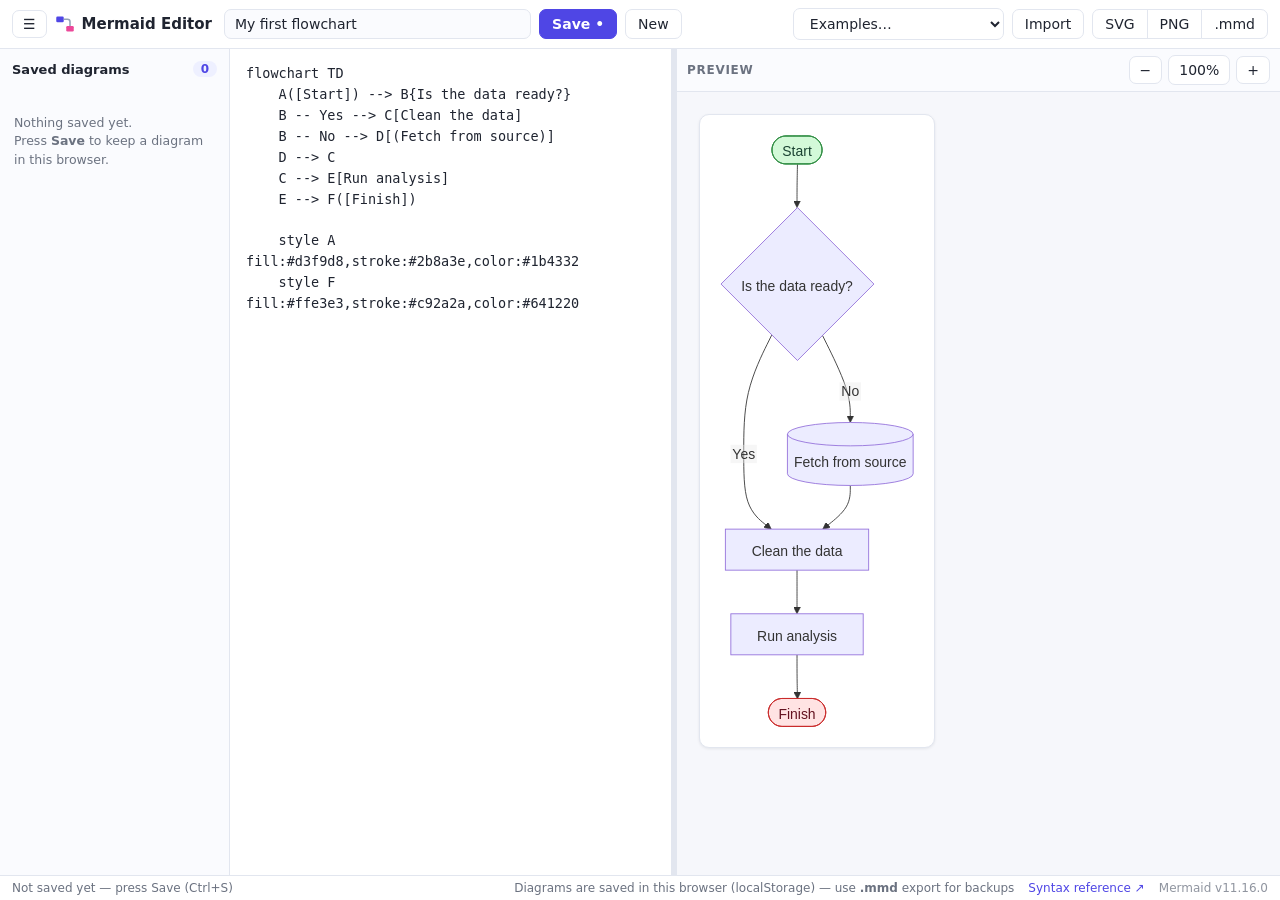
==== mermaid-editor/index.html @ 227a3159 "Add offline Mermaid flowchart editor web app A free, self-contained alternative to the paid Mermaid " ====
<!DOCTYPE html>
<html lang="en">
<head>
<meta charset="utf-8">
<meta name="viewport" content="width=device-width, initial-scale=1">
<title>Mermaid Flowchart Editor</title>
<link rel="icon" href="data:image/svg+xml,%3Csvg xmlns='http://www.w3.org/2000/svg' viewBox='0 0 32 32'%3E%3Crect x='2' y='4' width='12' height='9' rx='2' fill='%234f46e5'/%3E%3Crect x='18' y='19' width='12' height='9' rx='2' fill='%23ec4899'/%3E%3Cpath d='M14 8.5h6a4 4 0 0 1 4 4v6.5' stroke='%2394a3b8' stroke-width='2.5' fill='none'/%3E%3C/svg%3E">
<link rel="stylesheet" href="styles.css">
</head>
<body>

<header class="topbar">
  <button id="btn-sidebar" class="icon-btn" title="Show / hide saved diagrams">☰</button>
  <div class="brand" title="Mermaid Flowchart Editor">
    <svg viewBox="0 0 32 32" width="20" height="20" aria-hidden="true"><rect x="2" y="4" width="12" height="9" rx="2" fill="#4f46e5"/><rect x="18" y="19" width="12" height="9" rx="2" fill="#ec4899"/><path d="M14 8.5h6a4 4 0 0 1 4 4v6.5" stroke="#94a3b8" stroke-width="2.5" fill="none"/></svg>
    <span>Mermaid&nbsp;Editor</span>
  </div>
  <input id="diagram-name" type="text" placeholder="Untitled diagram" autocomplete="off" spellcheck="false">
  <button id="btn-save" class="primary" title="Save to this browser (Ctrl+S)">Save</button>
  <button id="btn-new" title="Start a new diagram">New</button>
  <span class="flex-spacer"></span>
  <select id="examples" title="Insert an example">
    <option value="" selected disabled>Examples…</option>
  </select>
  <button id="btn-import" title="Open a .mmd text file">Import</button>
  <input id="file-input" type="file" accept=".mmd,.mermaid,.txt" hidden>
  <span class="btn-group" role="group" aria-label="Export">
    <button id="btn-export-svg" title="Download as SVG image">SVG</button>
    <button id="btn-export-png" title="Download as PNG image (2× resolution)">PNG</button>
    <button id="btn-export-mmd" title="Download the Mermaid source as a .mmd file">.mmd</button>
  </span>
</header>

<div class="layout">
  <aside id="sidebar">
    <div class="sidebar-head">
      <span>Saved diagrams</span>
      <span id="saved-count" class="count-badge">0</span>
    </div>
    <ul id="saved-list"></ul>
    <p id="sidebar-empty" class="sidebar-empty">Nothing saved yet.<br>Press <strong>Save</strong> to keep a diagram in this browser.</p>
  </aside>

  <main class="split">
    <section class="editor-pane" id="editor-pane">
      <textarea id="code" spellcheck="false" autocomplete="off" autocapitalize="off"
        placeholder="Type Mermaid code here, e.g.&#10;&#10;flowchart TD&#10;    A[Start] --> B{Decision}&#10;    B -- Yes --> C[Do it]&#10;    B -- No  --> D[Skip]"></textarea>
    </section>

    <div class="divider" id="divider" title="Drag to resize"></div>

    <section class="preview-pane">
      <div class="preview-toolbar">
        <span class="preview-label">Preview</span>
        <span class="flex-spacer"></span>
        <button id="btn-zoom-out" class="icon-btn" title="Zoom out">−</button>
        <button id="btn-zoom-reset" class="zoom-reset" title="Reset zoom">100%</button>
        <button id="btn-zoom-in" class="icon-btn" title="Zoom in">+</button>
      </div>
      <div id="error-bar" hidden></div>
      <div id="preview-scroll">
        <div id="preview"></div>
      </div>
    </section>
  </main>
</div>

<footer class="statusbar">
  <span id="save-status">Not saved yet</span>
  <span class="flex-spacer"></span>
  <span class="statusbar-note">Diagrams are saved in this browser (localStorage) — use <strong>.mmd</strong> export for backups</span>
  <a href="https://mermaid.js.org/syntax/flowchart.html" target="_blank" rel="noopener">Syntax reference ↗</a>
  <span class="dim">Mermaid v11.16.0</span>
</footer>

<script src="vendor/mermaid.min.js"></script>
<script src="app.js"></script>
</body>
</html>
---- mermaid-editor/styles.css ----
/* ---------- theme ---------- */
:root {
  --bg: #f6f7fb;
  --panel: #ffffff;
  --panel-alt: #fafbfe;
  --border: #e2e6ef;
  --text: #1f2430;
  --text-dim: #6b7280;
  --accent: #4f46e5;
  --accent-soft: #eef0ff;
  --danger: #c92a2a;
  --error-bg: #fff0f0;
  --error-border: #ffc9c9;
  --shadow: 0 1px 3px rgba(15, 23, 42, 0.08);
  color-scheme: light;
}

@media (prefers-color-scheme: dark) {
  :root {
    --bg: #14161d;
    --panel: #1d2027;
    --panel-alt: #191c23;
    --border: #2e323d;
    --text: #e6e8ee;
    --text-dim: #9aa1af;
    --accent: #818cf8;
    --accent-soft: #262a44;
    --danger: #ff8787;
    --error-bg: #2c1c1e;
    --error-border: #5c2a2e;
    --shadow: 0 1px 3px rgba(0, 0, 0, 0.4);
    color-scheme: dark;
  }
}

* { box-sizing: border-box; }

html, body {
  height: 100%;
  margin: 0;
}

body {
  display: flex;
  flex-direction: column;
  font-family: ui-sans-serif, system-ui, -apple-system, "Segoe UI", Roboto, Arial, sans-serif;
  font-size: 14px;
  color: var(--text);
  background: var(--bg);
}

/* ---------- top bar ---------- */
.topbar {
  display: flex;
  align-items: center;
  gap: 8px;
  padding: 8px 12px;
  background: var(--panel);
  border-bottom: 1px solid var(--border);
  flex-wrap: wrap;
}

.brand {
  display: flex;
  align-items: center;
  gap: 7px;
  font-weight: 650;
  font-size: 15px;
  margin-right: 4px;
  user-select: none;
  white-space: nowrap;
}

.flex-spacer { flex: 1; }

button, select {
  font: inherit;
  color: var(--text);
  background: var(--panel);
  border: 1px solid var(--border);
  border-radius: 7px;
  padding: 6px 12px;
  cursor: pointer;
}

button:hover, select:hover { border-color: var(--accent); }

button:active { transform: translateY(1px); }

button.primary {
  background: var(--accent);
  border-color: var(--accent);
  color: #fff;
  font-weight: 600;
}

button.primary:hover { filter: brightness(1.08); }

button.primary.dirty::after {
  content: " •";
  font-weight: 900;
}

.icon-btn {
  padding: 6px 10px;
  line-height: 1;
}

.btn-group {
  display: inline-flex;
}

.btn-group button {
  border-radius: 0;
  margin-left: -1px;
}

.btn-group button:first-child { border-radius: 7px 0 0 7px; margin-left: 0; }
.btn-group button:last-child { border-radius: 0 7px 7px 0; }

#diagram-name {
  font: inherit;
  color: var(--text);
  background: var(--panel-alt);
  border: 1px solid var(--border);
  border-radius: 7px;
  padding: 6px 10px;
  width: clamp(140px, 24vw, 320px);
}

#diagram-name:focus {
  outline: 2px solid var(--accent);
  outline-offset: -1px;
}

/* ---------- layout ---------- */
.layout {
  flex: 1;
  display: flex;
  min-height: 0;
}

/* ---------- sidebar ---------- */
#sidebar {
  width: 230px;
  flex: 0 0 auto;
  display: flex;
  flex-direction: column;
  background: var(--panel-alt);
  border-right: 1px solid var(--border);
  overflow-y: auto;
}

#sidebar.hidden { display: none; }

.sidebar-head {
  display: flex;
  align-items: center;
  justify-content: space-between;
  padding: 12px 12px 8px;
  font-weight: 650;
  font-size: 13px;
}

.count-badge {
  background: var(--accent-soft);
  color: var(--accent);
  border-radius: 99px;
  padding: 1px 8px;
  font-size: 12px;
  font-weight: 600;
}

#saved-list {
  list-style: none;
  margin: 0;
  padding: 0 8px 12px;
}

#saved-list li {
  display: flex;
  align-items: stretch;
  margin-bottom: 4px;
  border-radius: 8px;
  overflow: hidden;
}

#saved-list li.active .open-btn {
  background: var(--accent-soft);
  border-color: var(--accent);
}

.open-btn {
  flex: 1;
  min-width: 0;
  text-align: left;
  border: 1px solid transparent;
  background: transparent;
  padding: 7px 9px;
  border-radius: 8px 0 0 8px;
}

.open-btn:hover { background: var(--accent-soft); }

.open-btn .doc-name {
  display: block;
  font-weight: 600;
  white-space: nowrap;
  overflow: hidden;
  text-overflow: ellipsis;
}

.open-btn .doc-date {
  display: block;
  font-size: 11.5px;
  color: var(--text-dim);
  margin-top: 1px;
}

.del-btn {
  flex: 0 0 auto;
  border: 1px solid transparent;
  background: transparent;
  color: var(--text-dim);
  padding: 0 9px;
  border-radius: 0 8px 8px 0;
}

.del-btn:hover {
  color: var(--danger);
  background: var(--error-bg);
  border-color: transparent;
}

.sidebar-empty {
  padding: 4px 14px;
  color: var(--text-dim);
  font-size: 12.5px;
  line-height: 1.5;
}

/* ---------- split editor / preview ---------- */
.split {
  flex: 1;
  display: flex;
  min-width: 0;
  min-height: 0;
}

.editor-pane {
  flex: 0 0 42%;
  min-width: 180px;
  display: flex;
  min-height: 0;
}

#code {
  flex: 1;
  width: 100%;
  resize: none;
  border: none;
  outline: none;
  padding: 14px 16px;
  background: var(--panel);
  color: var(--text);
  font-family: ui-monospace, "Cascadia Code", "SF Mono", Menlo, Consolas, monospace;
  font-size: 13.5px;
  line-height: 1.55;
  tab-size: 4;
}

.divider {
  flex: 0 0 6px;
  cursor: col-resize;
  background: var(--border);
  transition: background 0.15s;
}

.divider:hover, .divider.dragging { background: var(--accent); }

.preview-pane {
  flex: 1;
  min-width: 0;
  display: flex;
  flex-direction: column;
  background: var(--bg);
  position: relative;
}

.preview-toolbar {
  display: flex;
  align-items: center;
  gap: 6px;
  padding: 6px 10px;
  border-bottom: 1px solid var(--border);
  background: var(--panel-alt);
}

.preview-label {
  font-size: 12px;
  font-weight: 650;
  text-transform: uppercase;
  letter-spacing: 0.06em;
  color: var(--text-dim);
}

.zoom-reset {
  min-width: 62px;
  font-variant-numeric: tabular-nums;
  padding: 6px 8px;
}

#error-bar {
  position: absolute;
  top: 44px;
  left: 10px;
  right: 10px;
  z-index: 5;
  background: var(--error-bg);
  border: 1px solid var(--error-border);
  color: var(--danger);
  border-radius: 8px;
  padding: 8px 12px;
  font-family: ui-monospace, Menlo, Consolas, monospace;
  font-size: 12.5px;
  white-space: pre-wrap;
  box-shadow: var(--shadow);
  max-height: 34%;
  overflow: auto;
}

#preview-scroll {
  flex: 1;
  overflow: auto;
  padding: 22px;
}

#preview {
  transform-origin: 0 0;
  width: fit-content;
}

#preview svg {
  display: block;
  background: var(--panel);
  border: 1px solid var(--border);
  border-radius: 10px;
  box-shadow: var(--shadow);
  padding: 14px;
}

#preview .placeholder {
  color: var(--text-dim);
  font-size: 13px;
  padding: 8px 2px;
}

/* ---------- status bar ---------- */
.statusbar {
  display: flex;
  align-items: center;
  gap: 14px;
  padding: 5px 12px;
  border-top: 1px solid var(--border);
  background: var(--panel);
  font-size: 12px;
  color: var(--text-dim);
  flex-wrap: wrap;
}

.statusbar a { color: var(--accent); text-decoration: none; }
.statusbar a:hover { text-decoration: underline; }
.statusbar .dim { opacity: 0.75; }

#save-status.saved { color: #2b8a3e; }
@media (prefers-color-scheme: dark) {
  #save-status.saved { color: #69db7c; }
}

/* ---------- small screens ---------- */
@media (max-width: 800px) {
  .split { flex-direction: column; }
  .editor-pane { flex: 0 0 40%; }
  .divider { display: none; }
  #sidebar { position: absolute; z-index: 10; height: calc(100% - 0px); box-shadow: var(--shadow); }
  .statusbar-note { display: none; }
}
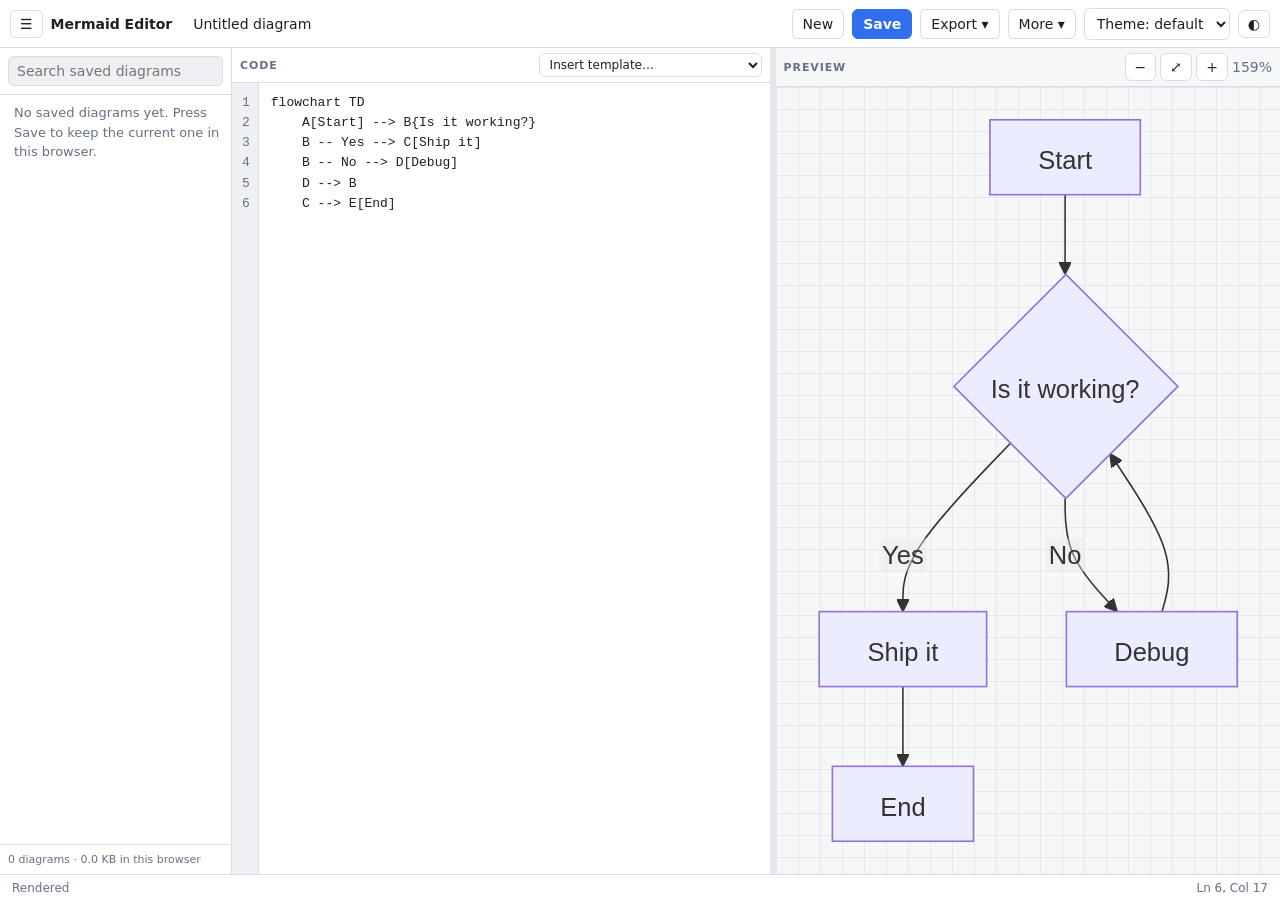
==== commit e885047b: "Add a self-hosted Mermaid diagram editor A free alternative to the paid Mermaid live editor: three s" ====
--- a/mermaid-editor/index.html
+++ b/mermaid-editor/index.html
@@ -1,79 +1,139 @@
 <!DOCTYPE html>
-<html lang="en">
+<html lang="en" data-ui-theme="light">
 <head>
 <meta charset="utf-8">
 <meta name="viewport" content="width=device-width, initial-scale=1">
 <title>Mermaid Flowchart Editor</title>
-<link rel="icon" href="data:image/svg+xml,%3Csvg xmlns='http://www.w3.org/2000/svg' viewBox='0 0 32 32'%3E%3Crect x='2' y='4' width='12' height='9' rx='2' fill='%234f46e5'/%3E%3Crect x='18' y='19' width='12' height='9' rx='2' fill='%23ec4899'/%3E%3Cpath d='M14 8.5h6a4 4 0 0 1 4 4v6.5' stroke='%2394a3b8' stroke-width='2.5' fill='none'/%3E%3C/svg%3E">
 <link rel="stylesheet" href="styles.css">
+<link rel="icon" href="data:image/svg+xml,<svg xmlns='http://www.w3.org/2000/svg' viewBox='0 0 16 16'><text y='13' font-size='13'>🧜</text></svg>">
 </head>
 <body>
 
 <header class="topbar">
-  <button id="btn-sidebar" class="icon-btn" title="Show / hide saved diagrams">☰</button>
-  <div class="brand" title="Mermaid Flowchart Editor">
-    <svg viewBox="0 0 32 32" width="20" height="20" aria-hidden="true"><rect x="2" y="4" width="12" height="9" rx="2" fill="#4f46e5"/><rect x="18" y="19" width="12" height="9" rx="2" fill="#ec4899"/><path d="M14 8.5h6a4 4 0 0 1 4 4v6.5" stroke="#94a3b8" stroke-width="2.5" fill="none"/></svg>
-    <span>Mermaid&nbsp;Editor</span>
+  <button id="toggleSidebar" class="icon-btn" title="Show/hide saved diagrams (Ctrl+B)" aria-label="Toggle sidebar">☰</button>
+  <h1>Mermaid Editor</h1>
+
+  <div class="doc-title-wrap">
+    <input id="docTitle" class="doc-title" type="text" value="Untitled diagram"
+           aria-label="Diagram name" spellcheck="false">
+    <span id="dirtyDot" class="dirty-dot" title="Unsaved changes" hidden>●</span>
   </div>
-  <input id="diagram-name" type="text" placeholder="Untitled diagram" autocomplete="off" spellcheck="false">
-  <button id="btn-save" class="primary" title="Save to this browser (Ctrl+S)">Save</button>
-  <button id="btn-new" title="Start a new diagram">New</button>
-  <span class="flex-spacer"></span>
-  <select id="examples" title="Insert an example">
-    <option value="" selected disabled>Examples…</option>
-  </select>
-  <button id="btn-import" title="Open a .mmd text file">Import</button>
-  <input id="file-input" type="file" accept=".mmd,.mermaid,.txt" hidden>
-  <span class="btn-group" role="group" aria-label="Export">
-    <button id="btn-export-svg" title="Download as SVG image">SVG</button>
-    <button id="btn-export-png" title="Download as PNG image (2× resolution)">PNG</button>
-    <button id="btn-export-mmd" title="Download the Mermaid source as a .mmd file">.mmd</button>
-  </span>
+
+  <div class="spacer"></div>
+
+  <button id="btnNew" class="btn">New</button>
+  <button id="btnSave" class="btn btn-primary" title="Save to this browser (Ctrl+S)">Save</button>
+
+  <div class="menu-wrap">
+    <button id="btnExport" class="btn" aria-haspopup="true" aria-expanded="false">Export ▾</button>
+    <div id="exportMenu" class="menu" hidden>
+      <button data-act="png">PNG image</button>
+      <button data-act="svg">SVG image</button>
+      <button data-act="mmd">Mermaid source (.mmd)</button>
+      <hr>
+      <button data-act="copy-svg">Copy SVG to clipboard</button>
+      <button data-act="copy-code">Copy code to clipboard</button>
+      <button data-act="copy-link">Copy shareable link</button>
+    </div>
+  </div>
+
+  <div class="menu-wrap">
+    <button id="btnMore" class="btn" aria-haspopup="true" aria-expanded="false">More ▾</button>
+    <div id="moreMenu" class="menu" hidden>
+      <button data-act="open-file">Open .mmd file…</button>
+      <button data-act="backup">Back up all diagrams (.json)</button>
+      <button data-act="restore">Restore from backup…</button>
+      <hr>
+      <button data-act="shortcuts">Keyboard shortcuts</button>
+      <button data-act="about">About / where things are stored</button>
+    </div>
+  </div>
+
+  <label class="sel-wrap" title="Mermaid diagram theme">
+    <span class="sr-only">Diagram theme</span>
+    <select id="mermaidTheme">
+      <option value="default">Theme: default</option>
+      <option value="neutral">Theme: neutral</option>
+      <option value="forest">Theme: forest</option>
+      <option value="dark">Theme: dark</option>
+      <option value="base">Theme: base</option>
+    </select>
+  </label>
+
+  <button id="btnUiTheme" class="icon-btn" title="Light / dark interface" aria-label="Toggle interface theme">◐</button>
 </header>
 
-<div class="layout">
-  <aside id="sidebar">
+<main class="layout" id="layout">
+  <aside class="sidebar" id="sidebar">
     <div class="sidebar-head">
-      <span>Saved diagrams</span>
-      <span id="saved-count" class="count-badge">0</span>
+      <input id="searchBox" type="search" placeholder="Search saved diagrams" aria-label="Search saved diagrams">
     </div>
-    <ul id="saved-list"></ul>
-    <p id="sidebar-empty" class="sidebar-empty">Nothing saved yet.<br>Press <strong>Save</strong> to keep a diagram in this browser.</p>
+    <ul id="diagramList" class="diagram-list"></ul>
+    <div class="sidebar-foot">
+      <span id="storageInfo" class="muted"></span>
+    </div>
   </aside>
 
-  <main class="split">
-    <section class="editor-pane" id="editor-pane">
-      <textarea id="code" spellcheck="false" autocomplete="off" autocapitalize="off"
-        placeholder="Type Mermaid code here, e.g.&#10;&#10;flowchart TD&#10;    A[Start] --> B{Decision}&#10;    B -- Yes --> C[Do it]&#10;    B -- No  --> D[Skip]"></textarea>
-    </section>
+  <section class="editor-pane" id="editorPane">
+    <div class="pane-head">
+      <span class="pane-title">Code</span>
+      <label class="sel-wrap small" title="Insert a starting template">
+        <span class="sr-only">Insert template</span>
+        <select id="templateSelect">
+          <option value="">Insert template…</option>
+        </select>
+      </label>
+    </div>
+    <div class="code-wrap">
+      <div id="gutter" class="gutter" aria-hidden="true"></div>
+      <textarea id="code" spellcheck="false" autocomplete="off" autocorrect="off"
+                autocapitalize="off" wrap="off" aria-label="Mermaid source code"></textarea>
+    </div>
+  </section>
 
-    <div class="divider" id="divider" title="Drag to resize"></div>
+  <div class="splitter" id="splitter" role="separator" aria-orientation="vertical" tabindex="0"
+       aria-label="Resize editor and preview"></div>
 
-    <section class="preview-pane">
-      <div class="preview-toolbar">
-        <span class="preview-label">Preview</span>
-        <span class="flex-spacer"></span>
-        <button id="btn-zoom-out" class="icon-btn" title="Zoom out">−</button>
-        <button id="btn-zoom-reset" class="zoom-reset" title="Reset zoom">100%</button>
-        <button id="btn-zoom-in" class="icon-btn" title="Zoom in">+</button>
+  <section class="preview-pane" id="previewPane">
+    <div class="pane-head">
+      <span class="pane-title">Preview</span>
+      <div class="zoom-controls">
+        <button class="icon-btn" id="zoomOut" title="Zoom out" aria-label="Zoom out">−</button>
+        <button class="icon-btn" id="zoomReset" title="Fit to view" aria-label="Fit to view">⤢</button>
+        <button class="icon-btn" id="zoomIn" title="Zoom in" aria-label="Zoom in">+</button>
+        <span id="zoomLabel" class="muted zoom-label">100%</span>
       </div>
-      <div id="error-bar" hidden></div>
-      <div id="preview-scroll">
-        <div id="preview"></div>
-      </div>
-    </section>
-  </main>
-</div>
+    </div>
+    <div class="preview-viewport" id="viewport">
+      <div class="preview-stage" id="stage"></div>
+      <div class="loading" id="loading" hidden>Loading Mermaid…</div>
+    </div>
+    <div class="error-panel" id="errorPanel" hidden>
+      <div class="error-head">Diagram error</div>
+      <pre id="errorText"></pre>
+    </div>
+  </section>
+</main>
 
 <footer class="statusbar">
-  <span id="save-status">Not saved yet</span>
-  <span class="flex-spacer"></span>
-  <span class="statusbar-note">Diagrams are saved in this browser (localStorage) — use <strong>.mmd</strong> export for backups</span>
-  <a href="https://mermaid.js.org/syntax/flowchart.html" target="_blank" rel="noopener">Syntax reference ↗</a>
-  <span class="dim">Mermaid v11.16.0</span>
+  <span id="status" class="muted">Starting…</span>
+  <span class="spacer"></span>
+  <span id="lineInfo" class="muted"></span>
 </footer>
 
-<script src="vendor/mermaid.min.js"></script>
-<script src="app.js"></script>
+<dialog id="infoDialog" class="dialog">
+  <h2 id="infoTitle">Info</h2>
+  <div id="infoBody"></div>
+  <form method="dialog"><button class="btn btn-primary" value="ok">Close</button></form>
+</dialog>
+
+<input type="file" id="filePicker" accept=".mmd,.mermaid,.md,.txt,text/plain" hidden>
+<input type="file" id="backupPicker" accept=".json,application/json" hidden>
+
+<div id="toast" class="toast" hidden></div>
+
+<!-- A classic deferred script, not a module: modules are blocked by CORS when the
+     page is opened straight off disk, and this way index.html works on file:// too. -->
+<script src="app.js" defer></script>
 </body>
 </html>
--- a/mermaid-editor/styles.css
+++ b/mermaid-editor/styles.css
@@ -1,39 +1,42 @@
-/* ---------- theme ---------- */
+/* Mermaid Flowchart Editor — a self-contained static site.
+   Light/dark interface driven by [data-ui-theme] on <html>. */
+
 :root {
-  --bg: #f6f7fb;
-  --panel: #ffffff;
-  --panel-alt: #fafbfe;
-  --border: #e2e6ef;
-  --text: #1f2430;
-  --text-dim: #6b7280;
-  --accent: #4f46e5;
-  --accent-soft: #eef0ff;
-  --danger: #c92a2a;
-  --error-bg: #fff0f0;
-  --error-border: #ffc9c9;
-  --shadow: 0 1px 3px rgba(15, 23, 42, 0.08);
-  color-scheme: light;
-}
-
-@media (prefers-color-scheme: dark) {
-  :root {
-    --bg: #14161d;
-    --panel: #1d2027;
-    --panel-alt: #191c23;
-    --border: #2e323d;
-    --text: #e6e8ee;
-    --text-dim: #9aa1af;
-    --accent: #818cf8;
-    --accent-soft: #262a44;
-    --danger: #ff8787;
-    --error-bg: #2c1c1e;
-    --error-border: #5c2a2e;
-    --shadow: 0 1px 3px rgba(0, 0, 0, 0.4);
-    color-scheme: dark;
-  }
+  --bg: #f6f7f9;
+  --bg-panel: #ffffff;
+  --bg-sunken: #eef0f4;
+  --fg: #1c1f24;
+  --fg-muted: #667085;
+  --border: #d8dce3;
+  --accent: #2f6fed;
+  --accent-fg: #ffffff;
+  --danger: #c0392b;
+  --danger-bg: #fdecea;
+  --shadow: 0 6px 24px rgba(16, 24, 40, 0.14);
+  --mono: ui-monospace, SFMono-Regular, "SF Mono", Menlo, Consolas, "Liberation Mono", monospace;
+  --sans: system-ui, -apple-system, "Segoe UI", Roboto, "Helvetica Neue", Arial, sans-serif;
+  --topbar-h: 48px;
+}
+
+html[data-ui-theme="dark"] {
+  --bg: #16181d;
+  --bg-panel: #1e2127;
+  --bg-sunken: #14161a;
+  --fg: #e6e8ec;
+  --fg-muted: #9aa2b1;
+  --border: #333944;
+  --accent: #5b8cff;
+  --accent-fg: #0d1017;
+  --danger: #ff7a6b;
+  --danger-bg: #3a1f1c;
+  --shadow: 0 6px 24px rgba(0, 0, 0, 0.5);
 }
 
 * { box-sizing: border-box; }
+
+/* Several elements below set an explicit `display`, which would otherwise win
+   against the user-agent rule for [hidden] and leave them stuck on screen. */
+[hidden] { display: none !important; }
 
 html, body {
   height: 100%;
@@ -43,345 +46,480 @@
 body {
   display: flex;
   flex-direction: column;
-  font-family: ui-sans-serif, system-ui, -apple-system, "Segoe UI", Roboto, Arial, sans-serif;
+  font-family: var(--sans);
   font-size: 14px;
-  color: var(--text);
+  color: var(--fg);
   background: var(--bg);
-}
+  overflow: hidden;
+}
+
+.sr-only {
+  position: absolute;
+  width: 1px; height: 1px;
+  padding: 0; margin: -1px;
+  overflow: hidden;
+  clip: rect(0 0 0 0);
+  white-space: nowrap;
+}
+
+.spacer { flex: 1 1 auto; }
+.muted { color: var(--fg-muted); }
 
 /* ---------- top bar ---------- */
+
 .topbar {
   display: flex;
   align-items: center;
   gap: 8px;
-  padding: 8px 12px;
-  background: var(--panel);
+  height: var(--topbar-h);
+  padding: 0 10px;
+  background: var(--bg-panel);
   border-bottom: 1px solid var(--border);
-  flex-wrap: wrap;
-}
-
-.brand {
+  flex: 0 0 auto;
+}
+
+.topbar h1 {
+  font-size: 14px;
+  font-weight: 650;
+  margin: 0 4px 0 0;
+  white-space: nowrap;
+}
+
+.doc-title-wrap {
   display: flex;
   align-items: center;
-  gap: 7px;
-  font-weight: 650;
-  font-size: 15px;
-  margin-right: 4px;
-  user-select: none;
+  gap: 4px;
+  min-width: 0;
+}
+
+.doc-title {
+  font: inherit;
+  font-weight: 500;
+  color: var(--fg);
+  background: transparent;
+  border: 1px solid transparent;
+  border-radius: 6px;
+  padding: 5px 8px;
+  width: 22ch;
+  min-width: 8ch;
+}
+
+.doc-title:hover { border-color: var(--border); }
+
+.doc-title:focus {
+  outline: none;
+  border-color: var(--accent);
+  background: var(--bg-sunken);
+}
+
+.dirty-dot {
+  color: var(--accent);
+  font-size: 12px;
+  line-height: 1;
+}
+
+.btn, .icon-btn {
+  font: inherit;
+  color: var(--fg);
+  background: var(--bg-panel);
+  border: 1px solid var(--border);
+  border-radius: 6px;
+  padding: 6px 10px;
+  cursor: pointer;
   white-space: nowrap;
 }
 
-.flex-spacer { flex: 1; }
-
-button, select {
-  font: inherit;
-  color: var(--text);
-  background: var(--panel);
-  border: 1px solid var(--border);
-  border-radius: 7px;
-  padding: 6px 12px;
-  cursor: pointer;
-}
-
-button:hover, select:hover { border-color: var(--accent); }
-
-button:active { transform: translateY(1px); }
-
-button.primary {
+.btn:hover, .icon-btn:hover { background: var(--bg-sunken); }
+.btn:active, .icon-btn:active { transform: translateY(1px); }
+
+.btn:focus-visible, .icon-btn:focus-visible, select:focus-visible, input:focus-visible {
+  outline: 2px solid var(--accent);
+  outline-offset: 1px;
+}
+
+.btn-primary {
   background: var(--accent);
   border-color: var(--accent);
-  color: #fff;
+  color: var(--accent-fg);
   font-weight: 600;
 }
 
-button.primary:hover { filter: brightness(1.08); }
-
-button.primary.dirty::after {
-  content: " •";
-  font-weight: 900;
-}
+.btn-primary:hover { filter: brightness(1.08); background: var(--accent); }
 
 .icon-btn {
-  padding: 6px 10px;
+  padding: 6px 9px;
   line-height: 1;
 }
 
-.btn-group {
-  display: inline-flex;
-}
-
-.btn-group button {
-  border-radius: 0;
-  margin-left: -1px;
-}
-
-.btn-group button:first-child { border-radius: 7px 0 0 7px; margin-left: 0; }
-.btn-group button:last-child { border-radius: 0 7px 7px 0; }
-
-#diagram-name {
+select {
   font: inherit;
-  color: var(--text);
-  background: var(--panel-alt);
+  color: var(--fg);
+  background: var(--bg-panel);
   border: 1px solid var(--border);
-  border-radius: 7px;
-  padding: 6px 10px;
-  width: clamp(140px, 24vw, 320px);
-}
-
-#diagram-name:focus {
-  outline: 2px solid var(--accent);
-  outline-offset: -1px;
+  border-radius: 6px;
+  padding: 6px 8px;
+  cursor: pointer;
+}
+
+.sel-wrap.small select { padding: 3px 6px; font-size: 12px; }
+
+/* ---------- dropdown menus ---------- */
+
+.menu-wrap { position: relative; }
+
+.menu {
+  position: absolute;
+  top: calc(100% + 6px);
+  right: 0;
+  z-index: 60;
+  min-width: 232px;
+  padding: 5px;
+  background: var(--bg-panel);
+  border: 1px solid var(--border);
+  border-radius: 8px;
+  box-shadow: var(--shadow);
+}
+
+.menu button {
+  display: block;
+  width: 100%;
+  text-align: left;
+  font: inherit;
+  color: var(--fg);
+  background: transparent;
+  border: 0;
+  border-radius: 5px;
+  padding: 7px 10px;
+  cursor: pointer;
+}
+
+.menu button:hover { background: var(--bg-sunken); }
+
+.menu hr {
+  border: 0;
+  border-top: 1px solid var(--border);
+  margin: 5px 2px;
 }
 
 /* ---------- layout ---------- */
+
 .layout {
-  flex: 1;
+  flex: 1 1 auto;
   display: flex;
   min-height: 0;
 }
 
-/* ---------- sidebar ---------- */
-#sidebar {
-  width: 230px;
-  flex: 0 0 auto;
+.sidebar {
+  flex: 0 0 232px;
   display: flex;
   flex-direction: column;
-  background: var(--panel-alt);
+  background: var(--bg-panel);
   border-right: 1px solid var(--border);
+  min-height: 0;
+}
+
+.layout.sidebar-hidden .sidebar { display: none; }
+
+.sidebar-head { padding: 8px; border-bottom: 1px solid var(--border); }
+
+.sidebar-head input {
+  width: 100%;
+  font: inherit;
+  color: var(--fg);
+  background: var(--bg-sunken);
+  border: 1px solid var(--border);
+  border-radius: 6px;
+  padding: 6px 8px;
+}
+
+.diagram-list {
+  flex: 1 1 auto;
   overflow-y: auto;
-}
-
-#sidebar.hidden { display: none; }
-
-.sidebar-head {
-  display: flex;
-  align-items: center;
-  justify-content: space-between;
-  padding: 12px 12px 8px;
-  font-weight: 650;
-  font-size: 13px;
-}
-
-.count-badge {
-  background: var(--accent-soft);
-  color: var(--accent);
-  border-radius: 99px;
-  padding: 1px 8px;
-  font-size: 12px;
-  font-weight: 600;
-}
-
-#saved-list {
   list-style: none;
   margin: 0;
-  padding: 0 8px 12px;
-}
-
-#saved-list li {
-  display: flex;
-  align-items: stretch;
-  margin-bottom: 4px;
-  border-radius: 8px;
-  overflow: hidden;
-}
-
-#saved-list li.active .open-btn {
-  background: var(--accent-soft);
-  border-color: var(--accent);
-}
-
-.open-btn {
-  flex: 1;
+  padding: 6px;
+}
+
+.diagram-list li {
+  display: flex;
+  align-items: center;
+  gap: 4px;
+  border-radius: 6px;
+  padding: 2px 2px 2px 8px;
+  cursor: pointer;
+}
+
+.diagram-list li:hover { background: var(--bg-sunken); }
+
+.diagram-list li.active {
+  background: color-mix(in srgb, var(--accent) 16%, transparent);
+}
+
+.diagram-list .item-main {
+  flex: 1 1 auto;
   min-width: 0;
-  text-align: left;
-  border: 1px solid transparent;
-  background: transparent;
-  padding: 7px 9px;
-  border-radius: 8px 0 0 8px;
-}
-
-.open-btn:hover { background: var(--accent-soft); }
-
-.open-btn .doc-name {
+  padding: 6px 0;
+}
+
+.diagram-list .item-name {
   display: block;
-  font-weight: 600;
-  white-space: nowrap;
   overflow: hidden;
   text-overflow: ellipsis;
-}
-
-.open-btn .doc-date {
+  white-space: nowrap;
+}
+
+.diagram-list .item-date {
   display: block;
-  font-size: 11.5px;
-  color: var(--text-dim);
-  margin-top: 1px;
-}
-
-.del-btn {
+  font-size: 11px;
+  color: var(--fg-muted);
+}
+
+.diagram-list .row-btn {
   flex: 0 0 auto;
-  border: 1px solid transparent;
+  visibility: hidden;
+  font: inherit;
+  font-size: 12px;
+  color: var(--fg-muted);
   background: transparent;
-  color: var(--text-dim);
-  padding: 0 9px;
-  border-radius: 0 8px 8px 0;
-}
-
-.del-btn:hover {
-  color: var(--danger);
-  background: var(--error-bg);
-  border-color: transparent;
-}
-
-.sidebar-empty {
-  padding: 4px 14px;
-  color: var(--text-dim);
-  font-size: 12.5px;
+  border: 0;
+  border-radius: 4px;
+  padding: 4px 5px;
+  cursor: pointer;
+}
+
+.diagram-list li:hover .row-btn,
+.diagram-list li.active .row-btn { visibility: visible; }
+
+.diagram-list .row-btn:hover { background: var(--border); color: var(--fg); }
+
+.empty-note {
+  padding: 14px 10px;
+  color: var(--fg-muted);
+  font-size: 13px;
   line-height: 1.5;
 }
 
-/* ---------- split editor / preview ---------- */
-.split {
-  flex: 1;
-  display: flex;
+.sidebar-foot {
+  padding: 8px;
+  border-top: 1px solid var(--border);
+  font-size: 11px;
+}
+
+/* ---------- editor ---------- */
+
+.editor-pane, .preview-pane {
+  display: flex;
+  flex-direction: column;
   min-width: 0;
   min-height: 0;
 }
 
-.editor-pane {
-  flex: 0 0 42%;
-  min-width: 180px;
+.editor-pane { flex: 0 0 42%; background: var(--bg-panel); }
+.preview-pane { flex: 1 1 auto; background: var(--bg); }
+
+.pane-head {
+  display: flex;
+  align-items: center;
+  gap: 8px;
+  padding: 5px 8px;
+  border-bottom: 1px solid var(--border);
+  flex: 0 0 auto;
+}
+
+.pane-title {
+  font-size: 11px;
+  font-weight: 700;
+  letter-spacing: 0.08em;
+  text-transform: uppercase;
+  color: var(--fg-muted);
+  margin-right: auto;
+}
+
+.code-wrap {
+  flex: 1 1 auto;
   display: flex;
   min-height: 0;
+  background: var(--bg-panel);
+}
+
+.gutter {
+  flex: 0 0 auto;
+  padding: 10px 8px 10px 10px;
+  font-family: var(--mono);
+  font-size: 13px;
+  line-height: 1.55;
+  text-align: right;
+  color: var(--fg-muted);
+  background: var(--bg-sunken);
+  border-right: 1px solid var(--border);
+  overflow: hidden;
+  user-select: none;
+  white-space: pre;
+}
+
+.gutter .err-line {
+  color: var(--danger);
+  font-weight: 700;
 }
 
 #code {
-  flex: 1;
-  width: 100%;
+  flex: 1 1 auto;
+  font-family: var(--mono);
+  font-size: 13px;
+  line-height: 1.55;
+  color: var(--fg);
+  background: transparent;
+  border: 0;
+  padding: 10px 12px;
   resize: none;
-  border: none;
   outline: none;
-  padding: 14px 16px;
-  background: var(--panel);
-  color: var(--text);
-  font-family: ui-monospace, "Cascadia Code", "SF Mono", Menlo, Consolas, monospace;
-  font-size: 13.5px;
-  line-height: 1.55;
-  tab-size: 4;
-}
-
-.divider {
+  white-space: pre;
+  overflow: auto;
+  tab-size: 2;
+}
+
+.splitter {
   flex: 0 0 6px;
   cursor: col-resize;
   background: var(--border);
-  transition: background 0.15s;
-}
-
-.divider:hover, .divider.dragging { background: var(--accent); }
-
-.preview-pane {
-  flex: 1;
-  min-width: 0;
-  display: flex;
-  flex-direction: column;
-  background: var(--bg);
+  opacity: 0.6;
+}
+
+.splitter:hover, .splitter:focus-visible { opacity: 1; background: var(--accent); }
+
+/* ---------- preview ---------- */
+
+.preview-viewport {
   position: relative;
-}
-
-.preview-toolbar {
-  display: flex;
-  align-items: center;
-  gap: 6px;
-  padding: 6px 10px;
-  border-bottom: 1px solid var(--border);
-  background: var(--panel-alt);
-}
-
-.preview-label {
-  font-size: 12px;
-  font-weight: 650;
-  text-transform: uppercase;
-  letter-spacing: 0.06em;
-  color: var(--text-dim);
-}
-
-.zoom-reset {
-  min-width: 62px;
-  font-variant-numeric: tabular-nums;
-  padding: 6px 8px;
-}
-
-#error-bar {
+  flex: 1 1 auto;
+  overflow: hidden;
+  min-height: 0;
+  background-color: var(--bg);
+  background-image:
+    linear-gradient(color-mix(in srgb, var(--border) 55%, transparent) 1px, transparent 1px),
+    linear-gradient(90deg, color-mix(in srgb, var(--border) 55%, transparent) 1px, transparent 1px);
+  background-size: 22px 22px;
+  cursor: grab;
+}
+
+.preview-viewport.panning { cursor: grabbing; }
+
+.preview-stage {
   position: absolute;
-  top: 44px;
-  left: 10px;
-  right: 10px;
-  z-index: 5;
-  background: var(--error-bg);
-  border: 1px solid var(--error-border);
-  color: var(--danger);
-  border-radius: 8px;
-  padding: 8px 12px;
-  font-family: ui-monospace, Menlo, Consolas, monospace;
-  font-size: 12.5px;
-  white-space: pre-wrap;
-  box-shadow: var(--shadow);
+  top: 0;
+  left: 0;
+  transform-origin: 0 0;
+  will-change: transform;
+}
+
+.preview-stage svg {
+  display: block;
+  max-width: none !important;
+  height: auto;
+}
+
+.loading {
+  position: absolute;
+  inset: 0;
+  display: grid;
+  place-items: center;
+  color: var(--fg-muted);
+  background: color-mix(in srgb, var(--bg) 82%, transparent);
+}
+
+.zoom-controls { display: flex; align-items: center; gap: 4px; }
+.zoom-label { font-variant-numeric: tabular-nums; min-width: 4ch; text-align: right; }
+
+.error-panel {
+  flex: 0 0 auto;
   max-height: 34%;
   overflow: auto;
-}
-
-#preview-scroll {
-  flex: 1;
-  overflow: auto;
-  padding: 22px;
-}
-
-#preview {
-  transform-origin: 0 0;
-  width: fit-content;
-}
-
-#preview svg {
-  display: block;
-  background: var(--panel);
+  padding: 8px 12px 10px;
+  background: var(--danger-bg);
+  border-top: 1px solid var(--danger);
+}
+
+.error-head {
+  font-weight: 700;
+  color: var(--danger);
+  margin-bottom: 4px;
+}
+
+.error-panel pre {
+  margin: 0;
+  font-family: var(--mono);
+  font-size: 12px;
+  line-height: 1.5;
+  color: var(--fg);
+  white-space: pre-wrap;
+  word-break: break-word;
+}
+
+/* ---------- status bar ---------- */
+
+.statusbar {
+  display: flex;
+  align-items: center;
+  gap: 10px;
+  flex: 0 0 auto;
+  height: 26px;
+  padding: 0 12px;
+  font-size: 12px;
+  background: var(--bg-panel);
+  border-top: 1px solid var(--border);
+}
+
+.statusbar .ok { color: var(--fg-muted); }
+.statusbar .bad { color: var(--danger); font-weight: 600; }
+
+/* ---------- dialog + toast ---------- */
+
+.dialog {
+  max-width: 560px;
+  color: var(--fg);
+  background: var(--bg-panel);
   border: 1px solid var(--border);
   border-radius: 10px;
+  padding: 18px 20px;
   box-shadow: var(--shadow);
-  padding: 14px;
-}
-
-#preview .placeholder {
-  color: var(--text-dim);
-  font-size: 13px;
-  padding: 8px 2px;
-}
-
-/* ---------- status bar ---------- */
-.statusbar {
-  display: flex;
-  align-items: center;
-  gap: 14px;
-  padding: 5px 12px;
-  border-top: 1px solid var(--border);
-  background: var(--panel);
+}
+
+.dialog::backdrop { background: rgba(0, 0, 0, 0.42); }
+.dialog h2 { margin: 0 0 10px; font-size: 16px; }
+.dialog p, .dialog li { line-height: 1.55; }
+.dialog ul { padding-left: 20px; }
+.dialog kbd {
+  font-family: var(--mono);
   font-size: 12px;
-  color: var(--text-dim);
-  flex-wrap: wrap;
-}
-
-.statusbar a { color: var(--accent); text-decoration: none; }
-.statusbar a:hover { text-decoration: underline; }
-.statusbar .dim { opacity: 0.75; }
-
-#save-status.saved { color: #2b8a3e; }
-@media (prefers-color-scheme: dark) {
-  #save-status.saved { color: #69db7c; }
-}
-
-/* ---------- small screens ---------- */
-@media (max-width: 800px) {
-  .split { flex-direction: column; }
+  background: var(--bg-sunken);
+  border: 1px solid var(--border);
+  border-radius: 4px;
+  padding: 1px 5px;
+}
+.dialog form { text-align: right; margin-top: 14px; }
+
+.toast {
+  position: fixed;
+  left: 50%;
+  bottom: 46px;
+  transform: translateX(-50%);
+  z-index: 90;
+  padding: 9px 16px;
+  color: var(--accent-fg);
+  background: var(--accent);
+  border-radius: 999px;
+  box-shadow: var(--shadow);
+  font-weight: 550;
+}
+
+.toast.bad { background: var(--danger); color: #fff; }
+
+/* ---------- narrow screens ---------- */
+
+@media (max-width: 860px) {
+  .layout { flex-direction: column; }
+  .sidebar { flex: 0 0 auto; max-height: 30vh; border-right: 0; border-bottom: 1px solid var(--border); }
   .editor-pane { flex: 0 0 40%; }
-  .divider { display: none; }
-  #sidebar { position: absolute; z-index: 10; height: calc(100% - 0px); box-shadow: var(--shadow); }
-  .statusbar-note { display: none; }
-}
+  .splitter { display: none; }
+  .topbar h1, .doc-title { display: none; }
+}
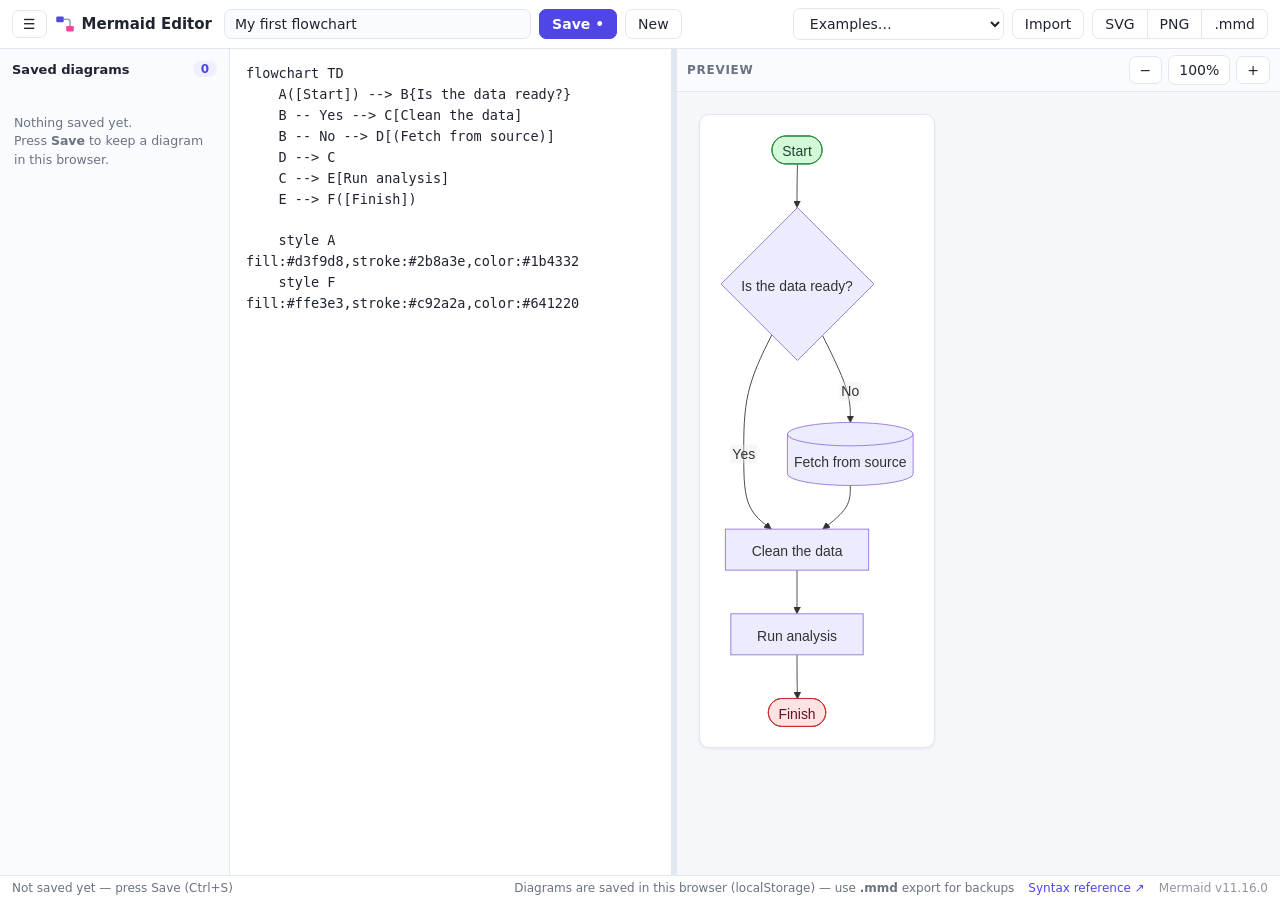
==== commit b3667b92: "Merge pull request #105 from Qalani/claude/mermaid-flowchart-editor-tcwhte Add Mermaid Flowchart Edi" ====
--- a/mermaid-editor/index.html
+++ b/mermaid-editor/index.html
@@ -1,139 +1,79 @@
 <!DOCTYPE html>
-<html lang="en" data-ui-theme="light">
+<html lang="en">
 <head>
 <meta charset="utf-8">
 <meta name="viewport" content="width=device-width, initial-scale=1">
 <title>Mermaid Flowchart Editor</title>
+<link rel="icon" href="data:image/svg+xml,%3Csvg xmlns='http://www.w3.org/2000/svg' viewBox='0 0 32 32'%3E%3Crect x='2' y='4' width='12' height='9' rx='2' fill='%234f46e5'/%3E%3Crect x='18' y='19' width='12' height='9' rx='2' fill='%23ec4899'/%3E%3Cpath d='M14 8.5h6a4 4 0 0 1 4 4v6.5' stroke='%2394a3b8' stroke-width='2.5' fill='none'/%3E%3C/svg%3E">
 <link rel="stylesheet" href="styles.css">
-<link rel="icon" href="data:image/svg+xml,<svg xmlns='http://www.w3.org/2000/svg' viewBox='0 0 16 16'><text y='13' font-size='13'>🧜</text></svg>">
 </head>
 <body>
 
 <header class="topbar">
-  <button id="toggleSidebar" class="icon-btn" title="Show/hide saved diagrams (Ctrl+B)" aria-label="Toggle sidebar">☰</button>
-  <h1>Mermaid Editor</h1>
-
-  <div class="doc-title-wrap">
-    <input id="docTitle" class="doc-title" type="text" value="Untitled diagram"
-           aria-label="Diagram name" spellcheck="false">
-    <span id="dirtyDot" class="dirty-dot" title="Unsaved changes" hidden>●</span>
+  <button id="btn-sidebar" class="icon-btn" title="Show / hide saved diagrams">☰</button>
+  <div class="brand" title="Mermaid Flowchart Editor">
+    <svg viewBox="0 0 32 32" width="20" height="20" aria-hidden="true"><rect x="2" y="4" width="12" height="9" rx="2" fill="#4f46e5"/><rect x="18" y="19" width="12" height="9" rx="2" fill="#ec4899"/><path d="M14 8.5h6a4 4 0 0 1 4 4v6.5" stroke="#94a3b8" stroke-width="2.5" fill="none"/></svg>
+    <span>Mermaid&nbsp;Editor</span>
   </div>
-
-  <div class="spacer"></div>
-
-  <button id="btnNew" class="btn">New</button>
-  <button id="btnSave" class="btn btn-primary" title="Save to this browser (Ctrl+S)">Save</button>
-
-  <div class="menu-wrap">
-    <button id="btnExport" class="btn" aria-haspopup="true" aria-expanded="false">Export ▾</button>
-    <div id="exportMenu" class="menu" hidden>
-      <button data-act="png">PNG image</button>
-      <button data-act="svg">SVG image</button>
-      <button data-act="mmd">Mermaid source (.mmd)</button>
-      <hr>
-      <button data-act="copy-svg">Copy SVG to clipboard</button>
-      <button data-act="copy-code">Copy code to clipboard</button>
-      <button data-act="copy-link">Copy shareable link</button>
-    </div>
-  </div>
-
-  <div class="menu-wrap">
-    <button id="btnMore" class="btn" aria-haspopup="true" aria-expanded="false">More ▾</button>
-    <div id="moreMenu" class="menu" hidden>
-      <button data-act="open-file">Open .mmd file…</button>
-      <button data-act="backup">Back up all diagrams (.json)</button>
-      <button data-act="restore">Restore from backup…</button>
-      <hr>
-      <button data-act="shortcuts">Keyboard shortcuts</button>
-      <button data-act="about">About / where things are stored</button>
-    </div>
-  </div>
-
-  <label class="sel-wrap" title="Mermaid diagram theme">
-    <span class="sr-only">Diagram theme</span>
-    <select id="mermaidTheme">
-      <option value="default">Theme: default</option>
-      <option value="neutral">Theme: neutral</option>
-      <option value="forest">Theme: forest</option>
-      <option value="dark">Theme: dark</option>
-      <option value="base">Theme: base</option>
-    </select>
-  </label>
-
-  <button id="btnUiTheme" class="icon-btn" title="Light / dark interface" aria-label="Toggle interface theme">◐</button>
+  <input id="diagram-name" type="text" placeholder="Untitled diagram" autocomplete="off" spellcheck="false">
+  <button id="btn-save" class="primary" title="Save to this browser (Ctrl+S)">Save</button>
+  <button id="btn-new" title="Start a new diagram">New</button>
+  <span class="flex-spacer"></span>
+  <select id="examples" title="Insert an example">
+    <option value="" selected disabled>Examples…</option>
+  </select>
+  <button id="btn-import" title="Open a .mmd text file">Import</button>
+  <input id="file-input" type="file" accept=".mmd,.mermaid,.txt" hidden>
+  <span class="btn-group" role="group" aria-label="Export">
+    <button id="btn-export-svg" title="Download as SVG image">SVG</button>
+    <button id="btn-export-png" title="Download as PNG image (2× resolution)">PNG</button>
+    <button id="btn-export-mmd" title="Download the Mermaid source as a .mmd file">.mmd</button>
+  </span>
 </header>
 
-<main class="layout" id="layout">
-  <aside class="sidebar" id="sidebar">
+<div class="layout">
+  <aside id="sidebar">
     <div class="sidebar-head">
-      <input id="searchBox" type="search" placeholder="Search saved diagrams" aria-label="Search saved diagrams">
+      <span>Saved diagrams</span>
+      <span id="saved-count" class="count-badge">0</span>
     </div>
-    <ul id="diagramList" class="diagram-list"></ul>
-    <div class="sidebar-foot">
-      <span id="storageInfo" class="muted"></span>
-    </div>
+    <ul id="saved-list"></ul>
+    <p id="sidebar-empty" class="sidebar-empty">Nothing saved yet.<br>Press <strong>Save</strong> to keep a diagram in this browser.</p>
   </aside>
 
-  <section class="editor-pane" id="editorPane">
-    <div class="pane-head">
-      <span class="pane-title">Code</span>
-      <label class="sel-wrap small" title="Insert a starting template">
-        <span class="sr-only">Insert template</span>
-        <select id="templateSelect">
-          <option value="">Insert template…</option>
-        </select>
-      </label>
-    </div>
-    <div class="code-wrap">
-      <div id="gutter" class="gutter" aria-hidden="true"></div>
-      <textarea id="code" spellcheck="false" autocomplete="off" autocorrect="off"
-                autocapitalize="off" wrap="off" aria-label="Mermaid source code"></textarea>
-    </div>
-  </section>
+  <main class="split">
+    <section class="editor-pane" id="editor-pane">
+      <textarea id="code" spellcheck="false" autocomplete="off" autocapitalize="off"
+        placeholder="Type Mermaid code here, e.g.&#10;&#10;flowchart TD&#10;    A[Start] --> B{Decision}&#10;    B -- Yes --> C[Do it]&#10;    B -- No  --> D[Skip]"></textarea>
+    </section>
 
-  <div class="splitter" id="splitter" role="separator" aria-orientation="vertical" tabindex="0"
-       aria-label="Resize editor and preview"></div>
+    <div class="divider" id="divider" title="Drag to resize"></div>
 
-  <section class="preview-pane" id="previewPane">
-    <div class="pane-head">
-      <span class="pane-title">Preview</span>
-      <div class="zoom-controls">
-        <button class="icon-btn" id="zoomOut" title="Zoom out" aria-label="Zoom out">−</button>
-        <button class="icon-btn" id="zoomReset" title="Fit to view" aria-label="Fit to view">⤢</button>
-        <button class="icon-btn" id="zoomIn" title="Zoom in" aria-label="Zoom in">+</button>
-        <span id="zoomLabel" class="muted zoom-label">100%</span>
+    <section class="preview-pane">
+      <div class="preview-toolbar">
+        <span class="preview-label">Preview</span>
+        <span class="flex-spacer"></span>
+        <button id="btn-zoom-out" class="icon-btn" title="Zoom out">−</button>
+        <button id="btn-zoom-reset" class="zoom-reset" title="Reset zoom">100%</button>
+        <button id="btn-zoom-in" class="icon-btn" title="Zoom in">+</button>
       </div>
-    </div>
-    <div class="preview-viewport" id="viewport">
-      <div class="preview-stage" id="stage"></div>
-      <div class="loading" id="loading" hidden>Loading Mermaid…</div>
-    </div>
-    <div class="error-panel" id="errorPanel" hidden>
-      <div class="error-head">Diagram error</div>
-      <pre id="errorText"></pre>
-    </div>
-  </section>
-</main>
+      <div id="error-bar" hidden></div>
+      <div id="preview-scroll">
+        <div id="preview"></div>
+      </div>
+    </section>
+  </main>
+</div>
 
 <footer class="statusbar">
-  <span id="status" class="muted">Starting…</span>
-  <span class="spacer"></span>
-  <span id="lineInfo" class="muted"></span>
+  <span id="save-status">Not saved yet</span>
+  <span class="flex-spacer"></span>
+  <span class="statusbar-note">Diagrams are saved in this browser (localStorage) — use <strong>.mmd</strong> export for backups</span>
+  <a href="https://mermaid.js.org/syntax/flowchart.html" target="_blank" rel="noopener">Syntax reference ↗</a>
+  <span class="dim">Mermaid v11.16.0</span>
 </footer>
 
-<dialog id="infoDialog" class="dialog">
-  <h2 id="infoTitle">Info</h2>
-  <div id="infoBody"></div>
-  <form method="dialog"><button class="btn btn-primary" value="ok">Close</button></form>
-</dialog>
-
-<input type="file" id="filePicker" accept=".mmd,.mermaid,.md,.txt,text/plain" hidden>
-<input type="file" id="backupPicker" accept=".json,application/json" hidden>
-
-<div id="toast" class="toast" hidden></div>
-
-<!-- A classic deferred script, not a module: modules are blocked by CORS when the
-     page is opened straight off disk, and this way index.html works on file:// too. -->
-<script src="app.js" defer></script>
+<script src="vendor/mermaid.min.js"></script>
+<script src="app.js"></script>
 </body>
 </html>
--- a/mermaid-editor/styles.css
+++ b/mermaid-editor/styles.css
@@ -1,42 +1,39 @@
-/* Mermaid Flowchart Editor — a self-contained static site.
-   Light/dark interface driven by [data-ui-theme] on <html>. */
-
+/* ---------- theme ---------- */
 :root {
-  --bg: #f6f7f9;
-  --bg-panel: #ffffff;
-  --bg-sunken: #eef0f4;
-  --fg: #1c1f24;
-  --fg-muted: #667085;
-  --border: #d8dce3;
-  --accent: #2f6fed;
-  --accent-fg: #ffffff;
-  --danger: #c0392b;
-  --danger-bg: #fdecea;
-  --shadow: 0 6px 24px rgba(16, 24, 40, 0.14);
-  --mono: ui-monospace, SFMono-Regular, "SF Mono", Menlo, Consolas, "Liberation Mono", monospace;
-  --sans: system-ui, -apple-system, "Segoe UI", Roboto, "Helvetica Neue", Arial, sans-serif;
-  --topbar-h: 48px;
-}
-
-html[data-ui-theme="dark"] {
-  --bg: #16181d;
-  --bg-panel: #1e2127;
-  --bg-sunken: #14161a;
-  --fg: #e6e8ec;
-  --fg-muted: #9aa2b1;
-  --border: #333944;
-  --accent: #5b8cff;
-  --accent-fg: #0d1017;
-  --danger: #ff7a6b;
-  --danger-bg: #3a1f1c;
-  --shadow: 0 6px 24px rgba(0, 0, 0, 0.5);
+  --bg: #f6f7fb;
+  --panel: #ffffff;
+  --panel-alt: #fafbfe;
+  --border: #e2e6ef;
+  --text: #1f2430;
+  --text-dim: #6b7280;
+  --accent: #4f46e5;
+  --accent-soft: #eef0ff;
+  --danger: #c92a2a;
+  --error-bg: #fff0f0;
+  --error-border: #ffc9c9;
+  --shadow: 0 1px 3px rgba(15, 23, 42, 0.08);
+  color-scheme: light;
+}
+
+@media (prefers-color-scheme: dark) {
+  :root {
+    --bg: #14161d;
+    --panel: #1d2027;
+    --panel-alt: #191c23;
+    --border: #2e323d;
+    --text: #e6e8ee;
+    --text-dim: #9aa1af;
+    --accent: #818cf8;
+    --accent-soft: #262a44;
+    --danger: #ff8787;
+    --error-bg: #2c1c1e;
+    --error-border: #5c2a2e;
+    --shadow: 0 1px 3px rgba(0, 0, 0, 0.4);
+    color-scheme: dark;
+  }
 }
 
 * { box-sizing: border-box; }
-
-/* Several elements below set an explicit `display`, which would otherwise win
-   against the user-agent rule for [hidden] and leave them stuck on screen. */
-[hidden] { display: none !important; }
 
 html, body {
   height: 100%;
@@ -46,480 +43,345 @@
 body {
   display: flex;
   flex-direction: column;
-  font-family: var(--sans);
+  font-family: ui-sans-serif, system-ui, -apple-system, "Segoe UI", Roboto, Arial, sans-serif;
   font-size: 14px;
-  color: var(--fg);
+  color: var(--text);
   background: var(--bg);
-  overflow: hidden;
-}
-
-.sr-only {
-  position: absolute;
-  width: 1px; height: 1px;
-  padding: 0; margin: -1px;
-  overflow: hidden;
-  clip: rect(0 0 0 0);
+}
+
+/* ---------- top bar ---------- */
+.topbar {
+  display: flex;
+  align-items: center;
+  gap: 8px;
+  padding: 8px 12px;
+  background: var(--panel);
+  border-bottom: 1px solid var(--border);
+  flex-wrap: wrap;
+}
+
+.brand {
+  display: flex;
+  align-items: center;
+  gap: 7px;
+  font-weight: 650;
+  font-size: 15px;
+  margin-right: 4px;
+  user-select: none;
   white-space: nowrap;
 }
 
-.spacer { flex: 1 1 auto; }
-.muted { color: var(--fg-muted); }
-
-/* ---------- top bar ---------- */
-
-.topbar {
-  display: flex;
-  align-items: center;
-  gap: 8px;
-  height: var(--topbar-h);
-  padding: 0 10px;
-  background: var(--bg-panel);
-  border-bottom: 1px solid var(--border);
-  flex: 0 0 auto;
-}
-
-.topbar h1 {
-  font-size: 14px;
-  font-weight: 650;
-  margin: 0 4px 0 0;
-  white-space: nowrap;
-}
-
-.doc-title-wrap {
-  display: flex;
-  align-items: center;
-  gap: 4px;
-  min-width: 0;
-}
-
-.doc-title {
+.flex-spacer { flex: 1; }
+
+button, select {
   font: inherit;
-  font-weight: 500;
-  color: var(--fg);
-  background: transparent;
-  border: 1px solid transparent;
-  border-radius: 6px;
-  padding: 5px 8px;
-  width: 22ch;
-  min-width: 8ch;
-}
-
-.doc-title:hover { border-color: var(--border); }
-
-.doc-title:focus {
-  outline: none;
-  border-color: var(--accent);
-  background: var(--bg-sunken);
-}
-
-.dirty-dot {
-  color: var(--accent);
-  font-size: 12px;
-  line-height: 1;
-}
-
-.btn, .icon-btn {
-  font: inherit;
-  color: var(--fg);
-  background: var(--bg-panel);
+  color: var(--text);
+  background: var(--panel);
   border: 1px solid var(--border);
-  border-radius: 6px;
-  padding: 6px 10px;
+  border-radius: 7px;
+  padding: 6px 12px;
   cursor: pointer;
-  white-space: nowrap;
-}
-
-.btn:hover, .icon-btn:hover { background: var(--bg-sunken); }
-.btn:active, .icon-btn:active { transform: translateY(1px); }
-
-.btn:focus-visible, .icon-btn:focus-visible, select:focus-visible, input:focus-visible {
-  outline: 2px solid var(--accent);
-  outline-offset: 1px;
-}
-
-.btn-primary {
+}
+
+button:hover, select:hover { border-color: var(--accent); }
+
+button:active { transform: translateY(1px); }
+
+button.primary {
   background: var(--accent);
   border-color: var(--accent);
-  color: var(--accent-fg);
+  color: #fff;
   font-weight: 600;
 }
 
-.btn-primary:hover { filter: brightness(1.08); background: var(--accent); }
+button.primary:hover { filter: brightness(1.08); }
+
+button.primary.dirty::after {
+  content: " •";
+  font-weight: 900;
+}
 
 .icon-btn {
-  padding: 6px 9px;
+  padding: 6px 10px;
   line-height: 1;
 }
 
-select {
+.btn-group {
+  display: inline-flex;
+}
+
+.btn-group button {
+  border-radius: 0;
+  margin-left: -1px;
+}
+
+.btn-group button:first-child { border-radius: 7px 0 0 7px; margin-left: 0; }
+.btn-group button:last-child { border-radius: 0 7px 7px 0; }
+
+#diagram-name {
   font: inherit;
-  color: var(--fg);
-  background: var(--bg-panel);
+  color: var(--text);
+  background: var(--panel-alt);
   border: 1px solid var(--border);
-  border-radius: 6px;
-  padding: 6px 8px;
-  cursor: pointer;
-}
-
-.sel-wrap.small select { padding: 3px 6px; font-size: 12px; }
-
-/* ---------- dropdown menus ---------- */
-
-.menu-wrap { position: relative; }
-
-.menu {
-  position: absolute;
-  top: calc(100% + 6px);
-  right: 0;
-  z-index: 60;
-  min-width: 232px;
-  padding: 5px;
-  background: var(--bg-panel);
-  border: 1px solid var(--border);
-  border-radius: 8px;
-  box-shadow: var(--shadow);
-}
-
-.menu button {
-  display: block;
-  width: 100%;
-  text-align: left;
-  font: inherit;
-  color: var(--fg);
-  background: transparent;
-  border: 0;
-  border-radius: 5px;
-  padding: 7px 10px;
-  cursor: pointer;
-}
-
-.menu button:hover { background: var(--bg-sunken); }
-
-.menu hr {
-  border: 0;
-  border-top: 1px solid var(--border);
-  margin: 5px 2px;
+  border-radius: 7px;
+  padding: 6px 10px;
+  width: clamp(140px, 24vw, 320px);
+}
+
+#diagram-name:focus {
+  outline: 2px solid var(--accent);
+  outline-offset: -1px;
 }
 
 /* ---------- layout ---------- */
-
 .layout {
-  flex: 1 1 auto;
+  flex: 1;
   display: flex;
   min-height: 0;
 }
 
-.sidebar {
-  flex: 0 0 232px;
+/* ---------- sidebar ---------- */
+#sidebar {
+  width: 230px;
+  flex: 0 0 auto;
   display: flex;
   flex-direction: column;
-  background: var(--bg-panel);
+  background: var(--panel-alt);
   border-right: 1px solid var(--border);
-  min-height: 0;
-}
-
-.layout.sidebar-hidden .sidebar { display: none; }
-
-.sidebar-head { padding: 8px; border-bottom: 1px solid var(--border); }
-
-.sidebar-head input {
-  width: 100%;
-  font: inherit;
-  color: var(--fg);
-  background: var(--bg-sunken);
-  border: 1px solid var(--border);
-  border-radius: 6px;
-  padding: 6px 8px;
-}
-
-.diagram-list {
-  flex: 1 1 auto;
   overflow-y: auto;
+}
+
+#sidebar.hidden { display: none; }
+
+.sidebar-head {
+  display: flex;
+  align-items: center;
+  justify-content: space-between;
+  padding: 12px 12px 8px;
+  font-weight: 650;
+  font-size: 13px;
+}
+
+.count-badge {
+  background: var(--accent-soft);
+  color: var(--accent);
+  border-radius: 99px;
+  padding: 1px 8px;
+  font-size: 12px;
+  font-weight: 600;
+}
+
+#saved-list {
   list-style: none;
   margin: 0;
-  padding: 6px;
-}
-
-.diagram-list li {
-  display: flex;
-  align-items: center;
-  gap: 4px;
-  border-radius: 6px;
-  padding: 2px 2px 2px 8px;
-  cursor: pointer;
-}
-
-.diagram-list li:hover { background: var(--bg-sunken); }
-
-.diagram-list li.active {
-  background: color-mix(in srgb, var(--accent) 16%, transparent);
-}
-
-.diagram-list .item-main {
-  flex: 1 1 auto;
+  padding: 0 8px 12px;
+}
+
+#saved-list li {
+  display: flex;
+  align-items: stretch;
+  margin-bottom: 4px;
+  border-radius: 8px;
+  overflow: hidden;
+}
+
+#saved-list li.active .open-btn {
+  background: var(--accent-soft);
+  border-color: var(--accent);
+}
+
+.open-btn {
+  flex: 1;
   min-width: 0;
-  padding: 6px 0;
-}
-
-.diagram-list .item-name {
+  text-align: left;
+  border: 1px solid transparent;
+  background: transparent;
+  padding: 7px 9px;
+  border-radius: 8px 0 0 8px;
+}
+
+.open-btn:hover { background: var(--accent-soft); }
+
+.open-btn .doc-name {
   display: block;
+  font-weight: 600;
+  white-space: nowrap;
   overflow: hidden;
   text-overflow: ellipsis;
-  white-space: nowrap;
-}
-
-.diagram-list .item-date {
+}
+
+.open-btn .doc-date {
   display: block;
-  font-size: 11px;
-  color: var(--fg-muted);
-}
-
-.diagram-list .row-btn {
+  font-size: 11.5px;
+  color: var(--text-dim);
+  margin-top: 1px;
+}
+
+.del-btn {
   flex: 0 0 auto;
-  visibility: hidden;
-  font: inherit;
-  font-size: 12px;
-  color: var(--fg-muted);
+  border: 1px solid transparent;
   background: transparent;
-  border: 0;
-  border-radius: 4px;
-  padding: 4px 5px;
-  cursor: pointer;
-}
-
-.diagram-list li:hover .row-btn,
-.diagram-list li.active .row-btn { visibility: visible; }
-
-.diagram-list .row-btn:hover { background: var(--border); color: var(--fg); }
-
-.empty-note {
-  padding: 14px 10px;
-  color: var(--fg-muted);
-  font-size: 13px;
+  color: var(--text-dim);
+  padding: 0 9px;
+  border-radius: 0 8px 8px 0;
+}
+
+.del-btn:hover {
+  color: var(--danger);
+  background: var(--error-bg);
+  border-color: transparent;
+}
+
+.sidebar-empty {
+  padding: 4px 14px;
+  color: var(--text-dim);
+  font-size: 12.5px;
   line-height: 1.5;
 }
 
-.sidebar-foot {
-  padding: 8px;
-  border-top: 1px solid var(--border);
-  font-size: 11px;
-}
-
-/* ---------- editor ---------- */
-
-.editor-pane, .preview-pane {
-  display: flex;
-  flex-direction: column;
+/* ---------- split editor / preview ---------- */
+.split {
+  flex: 1;
+  display: flex;
   min-width: 0;
   min-height: 0;
 }
 
-.editor-pane { flex: 0 0 42%; background: var(--bg-panel); }
-.preview-pane { flex: 1 1 auto; background: var(--bg); }
-
-.pane-head {
-  display: flex;
-  align-items: center;
-  gap: 8px;
-  padding: 5px 8px;
-  border-bottom: 1px solid var(--border);
-  flex: 0 0 auto;
-}
-
-.pane-title {
-  font-size: 11px;
-  font-weight: 700;
-  letter-spacing: 0.08em;
-  text-transform: uppercase;
-  color: var(--fg-muted);
-  margin-right: auto;
-}
-
-.code-wrap {
-  flex: 1 1 auto;
+.editor-pane {
+  flex: 0 0 42%;
+  min-width: 180px;
   display: flex;
   min-height: 0;
-  background: var(--bg-panel);
-}
-
-.gutter {
-  flex: 0 0 auto;
-  padding: 10px 8px 10px 10px;
-  font-family: var(--mono);
-  font-size: 13px;
+}
+
+#code {
+  flex: 1;
+  width: 100%;
+  resize: none;
+  border: none;
+  outline: none;
+  padding: 14px 16px;
+  background: var(--panel);
+  color: var(--text);
+  font-family: ui-monospace, "Cascadia Code", "SF Mono", Menlo, Consolas, monospace;
+  font-size: 13.5px;
   line-height: 1.55;
-  text-align: right;
-  color: var(--fg-muted);
-  background: var(--bg-sunken);
-  border-right: 1px solid var(--border);
-  overflow: hidden;
-  user-select: none;
-  white-space: pre;
-}
-
-.gutter .err-line {
-  color: var(--danger);
-  font-weight: 700;
-}
-
-#code {
-  flex: 1 1 auto;
-  font-family: var(--mono);
-  font-size: 13px;
-  line-height: 1.55;
-  color: var(--fg);
-  background: transparent;
-  border: 0;
-  padding: 10px 12px;
-  resize: none;
-  outline: none;
-  white-space: pre;
-  overflow: auto;
-  tab-size: 2;
-}
-
-.splitter {
+  tab-size: 4;
+}
+
+.divider {
   flex: 0 0 6px;
   cursor: col-resize;
   background: var(--border);
-  opacity: 0.6;
-}
-
-.splitter:hover, .splitter:focus-visible { opacity: 1; background: var(--accent); }
-
-/* ---------- preview ---------- */
-
-.preview-viewport {
+  transition: background 0.15s;
+}
+
+.divider:hover, .divider.dragging { background: var(--accent); }
+
+.preview-pane {
+  flex: 1;
+  min-width: 0;
+  display: flex;
+  flex-direction: column;
+  background: var(--bg);
   position: relative;
-  flex: 1 1 auto;
-  overflow: hidden;
-  min-height: 0;
-  background-color: var(--bg);
-  background-image:
-    linear-gradient(color-mix(in srgb, var(--border) 55%, transparent) 1px, transparent 1px),
-    linear-gradient(90deg, color-mix(in srgb, var(--border) 55%, transparent) 1px, transparent 1px);
-  background-size: 22px 22px;
-  cursor: grab;
-}
-
-.preview-viewport.panning { cursor: grabbing; }
-
-.preview-stage {
+}
+
+.preview-toolbar {
+  display: flex;
+  align-items: center;
+  gap: 6px;
+  padding: 6px 10px;
+  border-bottom: 1px solid var(--border);
+  background: var(--panel-alt);
+}
+
+.preview-label {
+  font-size: 12px;
+  font-weight: 650;
+  text-transform: uppercase;
+  letter-spacing: 0.06em;
+  color: var(--text-dim);
+}
+
+.zoom-reset {
+  min-width: 62px;
+  font-variant-numeric: tabular-nums;
+  padding: 6px 8px;
+}
+
+#error-bar {
   position: absolute;
-  top: 0;
-  left: 0;
-  transform-origin: 0 0;
-  will-change: transform;
-}
-
-.preview-stage svg {
-  display: block;
-  max-width: none !important;
-  height: auto;
-}
-
-.loading {
-  position: absolute;
-  inset: 0;
-  display: grid;
-  place-items: center;
-  color: var(--fg-muted);
-  background: color-mix(in srgb, var(--bg) 82%, transparent);
-}
-
-.zoom-controls { display: flex; align-items: center; gap: 4px; }
-.zoom-label { font-variant-numeric: tabular-nums; min-width: 4ch; text-align: right; }
-
-.error-panel {
-  flex: 0 0 auto;
+  top: 44px;
+  left: 10px;
+  right: 10px;
+  z-index: 5;
+  background: var(--error-bg);
+  border: 1px solid var(--error-border);
+  color: var(--danger);
+  border-radius: 8px;
+  padding: 8px 12px;
+  font-family: ui-monospace, Menlo, Consolas, monospace;
+  font-size: 12.5px;
+  white-space: pre-wrap;
+  box-shadow: var(--shadow);
   max-height: 34%;
   overflow: auto;
-  padding: 8px 12px 10px;
-  background: var(--danger-bg);
-  border-top: 1px solid var(--danger);
-}
-
-.error-head {
-  font-weight: 700;
-  color: var(--danger);
-  margin-bottom: 4px;
-}
-
-.error-panel pre {
-  margin: 0;
-  font-family: var(--mono);
-  font-size: 12px;
-  line-height: 1.5;
-  color: var(--fg);
-  white-space: pre-wrap;
-  word-break: break-word;
-}
-
-/* ---------- status bar ---------- */
-
-.statusbar {
-  display: flex;
-  align-items: center;
-  gap: 10px;
-  flex: 0 0 auto;
-  height: 26px;
-  padding: 0 12px;
-  font-size: 12px;
-  background: var(--bg-panel);
-  border-top: 1px solid var(--border);
-}
-
-.statusbar .ok { color: var(--fg-muted); }
-.statusbar .bad { color: var(--danger); font-weight: 600; }
-
-/* ---------- dialog + toast ---------- */
-
-.dialog {
-  max-width: 560px;
-  color: var(--fg);
-  background: var(--bg-panel);
+}
+
+#preview-scroll {
+  flex: 1;
+  overflow: auto;
+  padding: 22px;
+}
+
+#preview {
+  transform-origin: 0 0;
+  width: fit-content;
+}
+
+#preview svg {
+  display: block;
+  background: var(--panel);
   border: 1px solid var(--border);
   border-radius: 10px;
-  padding: 18px 20px;
   box-shadow: var(--shadow);
-}
-
-.dialog::backdrop { background: rgba(0, 0, 0, 0.42); }
-.dialog h2 { margin: 0 0 10px; font-size: 16px; }
-.dialog p, .dialog li { line-height: 1.55; }
-.dialog ul { padding-left: 20px; }
-.dialog kbd {
-  font-family: var(--mono);
+  padding: 14px;
+}
+
+#preview .placeholder {
+  color: var(--text-dim);
+  font-size: 13px;
+  padding: 8px 2px;
+}
+
+/* ---------- status bar ---------- */
+.statusbar {
+  display: flex;
+  align-items: center;
+  gap: 14px;
+  padding: 5px 12px;
+  border-top: 1px solid var(--border);
+  background: var(--panel);
   font-size: 12px;
-  background: var(--bg-sunken);
-  border: 1px solid var(--border);
-  border-radius: 4px;
-  padding: 1px 5px;
-}
-.dialog form { text-align: right; margin-top: 14px; }
-
-.toast {
-  position: fixed;
-  left: 50%;
-  bottom: 46px;
-  transform: translateX(-50%);
-  z-index: 90;
-  padding: 9px 16px;
-  color: var(--accent-fg);
-  background: var(--accent);
-  border-radius: 999px;
-  box-shadow: var(--shadow);
-  font-weight: 550;
-}
-
-.toast.bad { background: var(--danger); color: #fff; }
-
-/* ---------- narrow screens ---------- */
-
-@media (max-width: 860px) {
-  .layout { flex-direction: column; }
-  .sidebar { flex: 0 0 auto; max-height: 30vh; border-right: 0; border-bottom: 1px solid var(--border); }
+  color: var(--text-dim);
+  flex-wrap: wrap;
+}
+
+.statusbar a { color: var(--accent); text-decoration: none; }
+.statusbar a:hover { text-decoration: underline; }
+.statusbar .dim { opacity: 0.75; }
+
+#save-status.saved { color: #2b8a3e; }
+@media (prefers-color-scheme: dark) {
+  #save-status.saved { color: #69db7c; }
+}
+
+/* ---------- small screens ---------- */
+@media (max-width: 800px) {
+  .split { flex-direction: column; }
   .editor-pane { flex: 0 0 40%; }
-  .splitter { display: none; }
-  .topbar h1, .doc-title { display: none; }
-}
+  .divider { display: none; }
+  #sidebar { position: absolute; z-index: 10; height: calc(100% - 0px); box-shadow: var(--shadow); }
+  .statusbar-note { display: none; }
+}
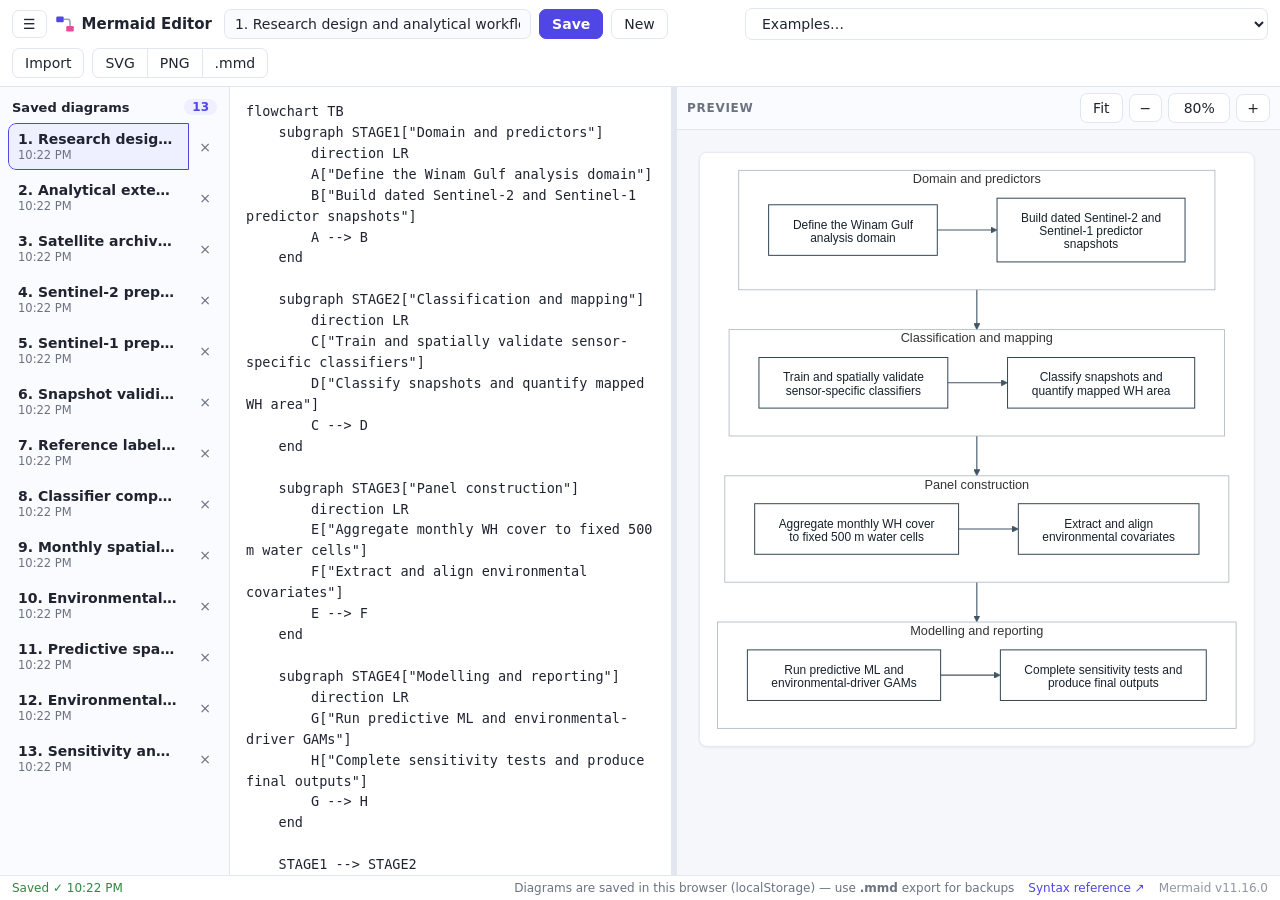
==== commit 982fedc2: "Preload the 13 methodology flowcharts as built-in diagrams The dissertation methodology charts now s" ====
--- a/mermaid-editor/index.html
+++ b/mermaid-editor/index.html
@@ -53,8 +53,9 @@
       <div class="preview-toolbar">
         <span class="preview-label">Preview</span>
         <span class="flex-spacer"></span>
+        <button id="btn-zoom-fit" title="Scale the diagram to fit the pane">Fit</button>
         <button id="btn-zoom-out" class="icon-btn" title="Zoom out">−</button>
-        <button id="btn-zoom-reset" class="zoom-reset" title="Reset zoom">100%</button>
+        <button id="btn-zoom-reset" class="zoom-reset" title="Reset to actual size">100%</button>
         <button id="btn-zoom-in" class="icon-btn" title="Zoom in">+</button>
       </div>
       <div id="error-bar" hidden></div>
@@ -74,6 +75,7 @@
 </footer>
 
 <script src="vendor/mermaid.min.js"></script>
+<script src="library.js"></script>
 <script src="app.js"></script>
 </body>
 </html>
--- a/mermaid-editor/styles.css
+++ b/mermaid-editor/styles.css
@@ -342,6 +342,9 @@
 
 #preview svg {
   display: block;
+  /* app.js pins width/height to the diagram's real size; keep the frame's
+     padding outside that measurement so the drawing is never squeezed. */
+  box-sizing: content-box;
   background: var(--panel);
   border: 1px solid var(--border);
   border-radius: 10px;
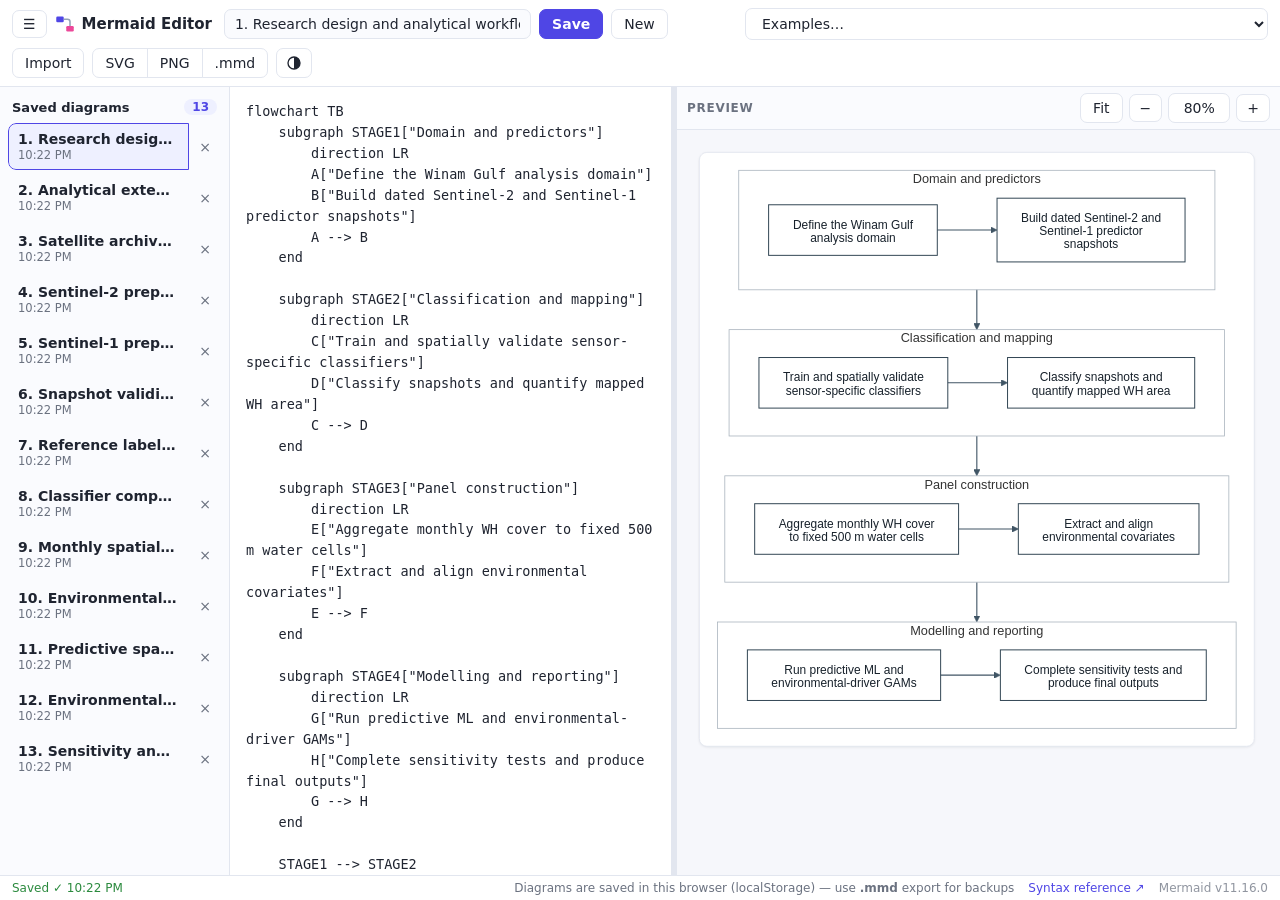
==== commit ad56284d: "Add a light/dark appearance toggle A toolbar button cycles match-system -> light -> dark and remembe" ====
--- a/mermaid-editor/index.html
+++ b/mermaid-editor/index.html
@@ -29,6 +29,7 @@
     <button id="btn-export-png" title="Download as PNG image (2× resolution)">PNG</button>
     <button id="btn-export-mmd" title="Download the Mermaid source as a .mmd file">.mmd</button>
   </span>
+  <button id="btn-theme" class="icon-btn theme-btn" title="Appearance"></button>
 </header>
 
 <div class="layout">
@@ -66,6 +67,22 @@
   </main>
 </div>
 
+<!-- In-page confirmation. Native confirm() is ignored in sandboxed frames
+     (no allow-modals), which silently cancelled every action it guarded. -->
+<div id="dialog-backdrop" class="dialog-backdrop" hidden>
+  <div class="dialog" role="dialog" aria-modal="true" aria-labelledby="dialog-title" aria-describedby="dialog-body">
+    <h2 id="dialog-title"></h2>
+    <p id="dialog-body"></p>
+    <div class="dialog-actions">
+      <button id="dialog-cancel"></button>
+      <button id="dialog-extra" hidden></button>
+      <button id="dialog-confirm" class="primary"></button>
+    </div>
+  </div>
+</div>
+
+<div id="toast" class="toast" role="status" aria-live="polite" hidden></div>
+
 <footer class="statusbar">
   <span id="save-status">Not saved yet</span>
   <span class="flex-spacer"></span>
--- a/mermaid-editor/styles.css
+++ b/mermaid-editor/styles.css
@@ -15,8 +15,12 @@
   color-scheme: light;
 }
 
+/* Dark tokens apply in two cases: the OS asks for dark and the user hasn't
+   pinned light, or the user pinned dark outright. The rule is duplicated
+   rather than combined so neither case depends on selector ordering.
+   data-theme is set by the toolbar toggle; absent means "follow the OS". */
 @media (prefers-color-scheme: dark) {
-  :root {
+  :root:not([data-theme="light"]) {
     --bg: #14161d;
     --panel: #1d2027;
     --panel-alt: #191c23;
@@ -33,6 +37,22 @@
   }
 }
 
+:root[data-theme="dark"] {
+  --bg: #14161d;
+  --panel: #1d2027;
+  --panel-alt: #191c23;
+  --border: #2e323d;
+  --text: #e6e8ee;
+  --text-dim: #9aa1af;
+  --accent: #818cf8;
+  --accent-soft: #262a44;
+  --danger: #ff8787;
+  --error-bg: #2c1c1e;
+  --error-border: #5c2a2e;
+  --shadow: 0 1px 3px rgba(0, 0, 0, 0.4);
+  color-scheme: dark;
+}
+
 * { box-sizing: border-box; }
 
 html, body {
@@ -105,6 +125,15 @@
   padding: 6px 10px;
   line-height: 1;
 }
+
+.theme-btn {
+  display: inline-flex;
+  align-items: center;
+  justify-content: center;
+  padding: 6px 9px;
+}
+
+.theme-btn svg { display: block; }
 
 .btn-group {
   display: inline-flex;
@@ -377,7 +406,90 @@
 
 #save-status.saved { color: #2b8a3e; }
 @media (prefers-color-scheme: dark) {
-  #save-status.saved { color: #69db7c; }
+  :root:not([data-theme="light"]) #save-status.saved { color: #69db7c; }
+}
+:root[data-theme="dark"] #save-status.saved { color: #69db7c; }
+
+/* ---------- confirmation dialog ---------- */
+.dialog-backdrop {
+  position: fixed;
+  inset: 0;
+  z-index: 100;
+  display: flex;
+  align-items: center;
+  justify-content: center;
+  padding: 20px;
+  background: rgba(15, 23, 42, 0.45);
+}
+
+.dialog-backdrop[hidden] { display: none; }
+
+.dialog {
+  width: min(430px, 100%);
+  background: var(--panel);
+  border: 1px solid var(--border);
+  border-radius: 12px;
+  padding: 20px 22px 18px;
+  box-shadow: 0 12px 32px rgba(15, 23, 42, 0.25);
+}
+
+.dialog h2 {
+  margin: 0 0 8px;
+  font-size: 16px;
+  font-weight: 650;
+  text-wrap: balance;
+}
+
+.dialog p {
+  margin: 0 0 18px;
+  color: var(--text-dim);
+  line-height: 1.5;
+  overflow-wrap: anywhere;
+}
+
+.dialog-actions {
+  display: flex;
+  justify-content: flex-end;
+  gap: 8px;
+  flex-wrap: wrap;
+}
+
+.dialog-actions button[hidden] { display: none; }
+
+#dialog-confirm.danger {
+  background: var(--danger);
+  border-color: var(--danger);
+  color: #fff;
+}
+
+/* ---------- toast ---------- */
+.toast {
+  position: fixed;
+  left: 50%;
+  bottom: 46px;
+  transform: translateX(-50%);
+  z-index: 110;
+  max-width: min(520px, calc(100vw - 32px));
+  background: var(--panel);
+  color: var(--text);
+  border: 1px solid var(--border);
+  border-left: 3px solid var(--accent);
+  border-radius: 8px;
+  padding: 10px 16px;
+  box-shadow: 0 8px 24px rgba(15, 23, 42, 0.22);
+  font-size: 13px;
+  line-height: 1.45;
+}
+
+.toast[hidden] { display: none; }
+.toast.error { border-left-color: var(--danger); }
+
+button:focus-visible,
+select:focus-visible,
+input:focus-visible,
+a:focus-visible {
+  outline: 2px solid var(--accent);
+  outline-offset: 2px;
 }
 
 /* ---------- small screens ---------- */
